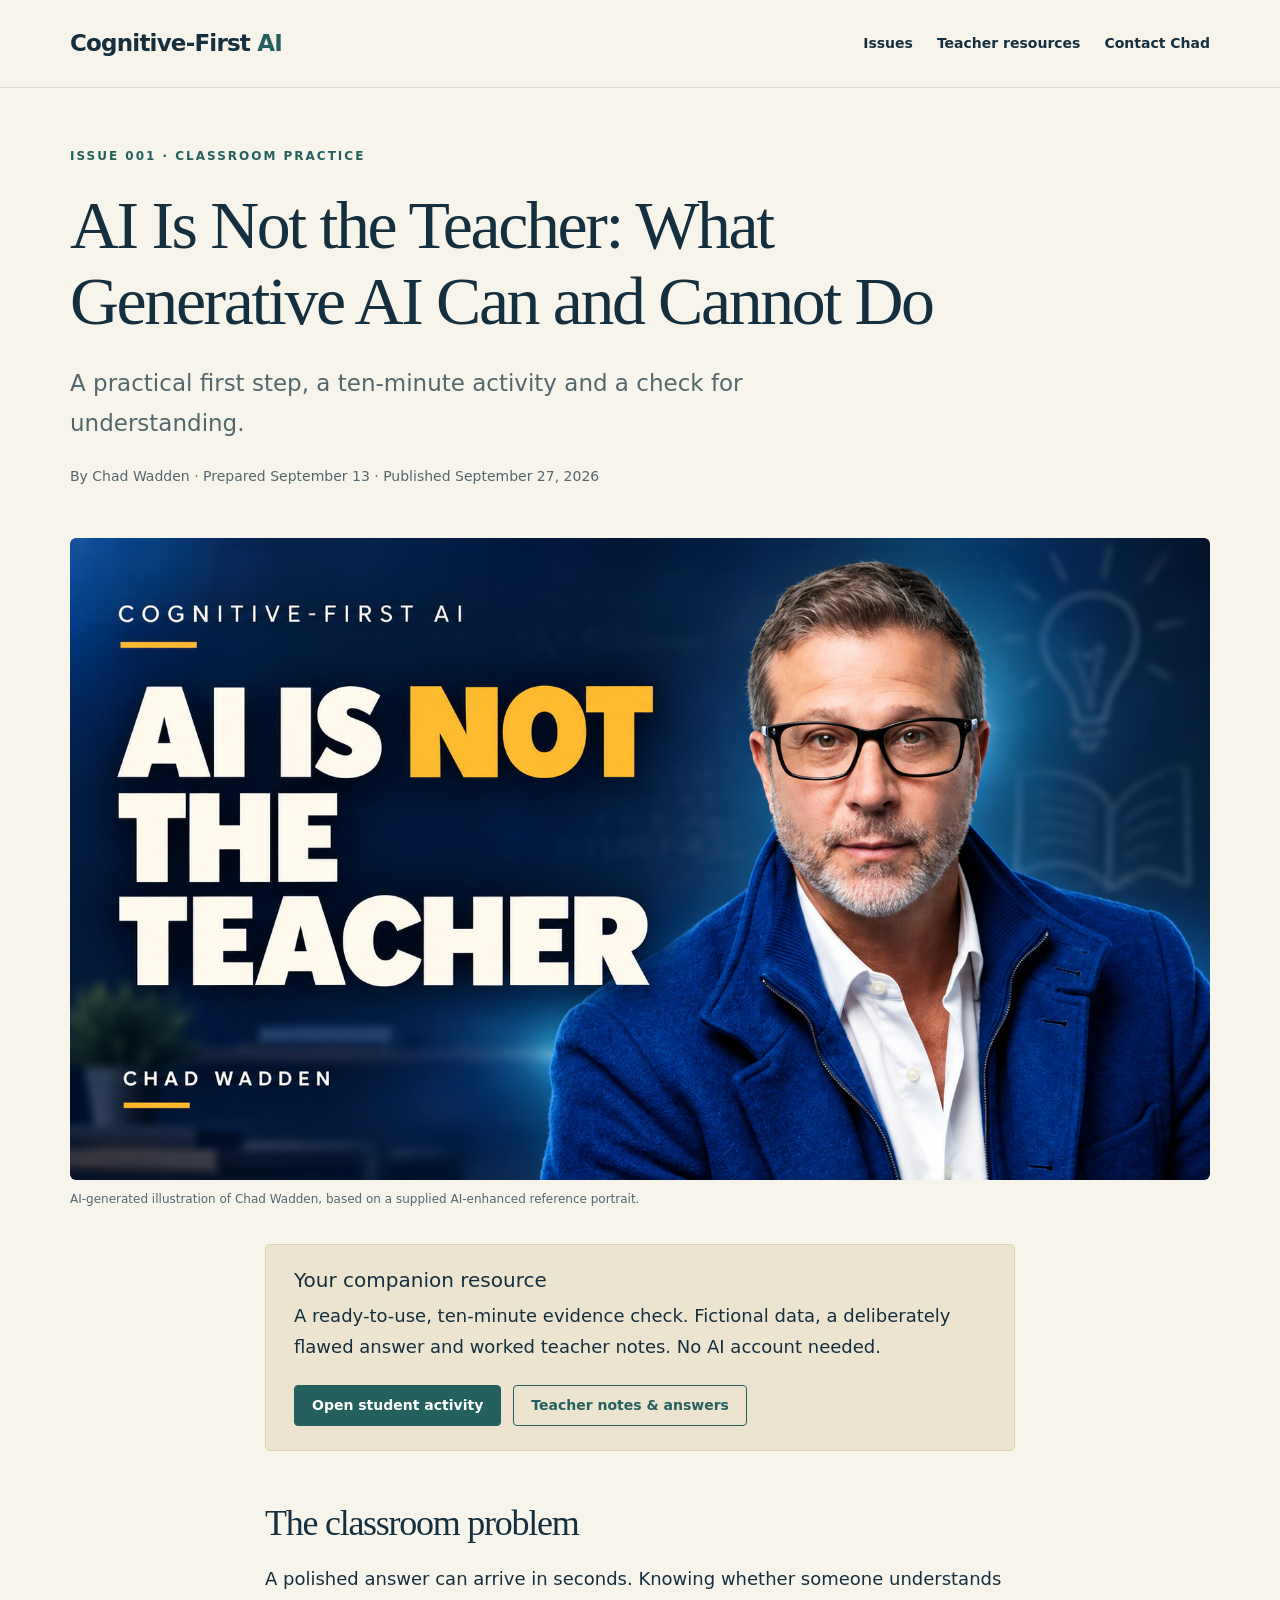
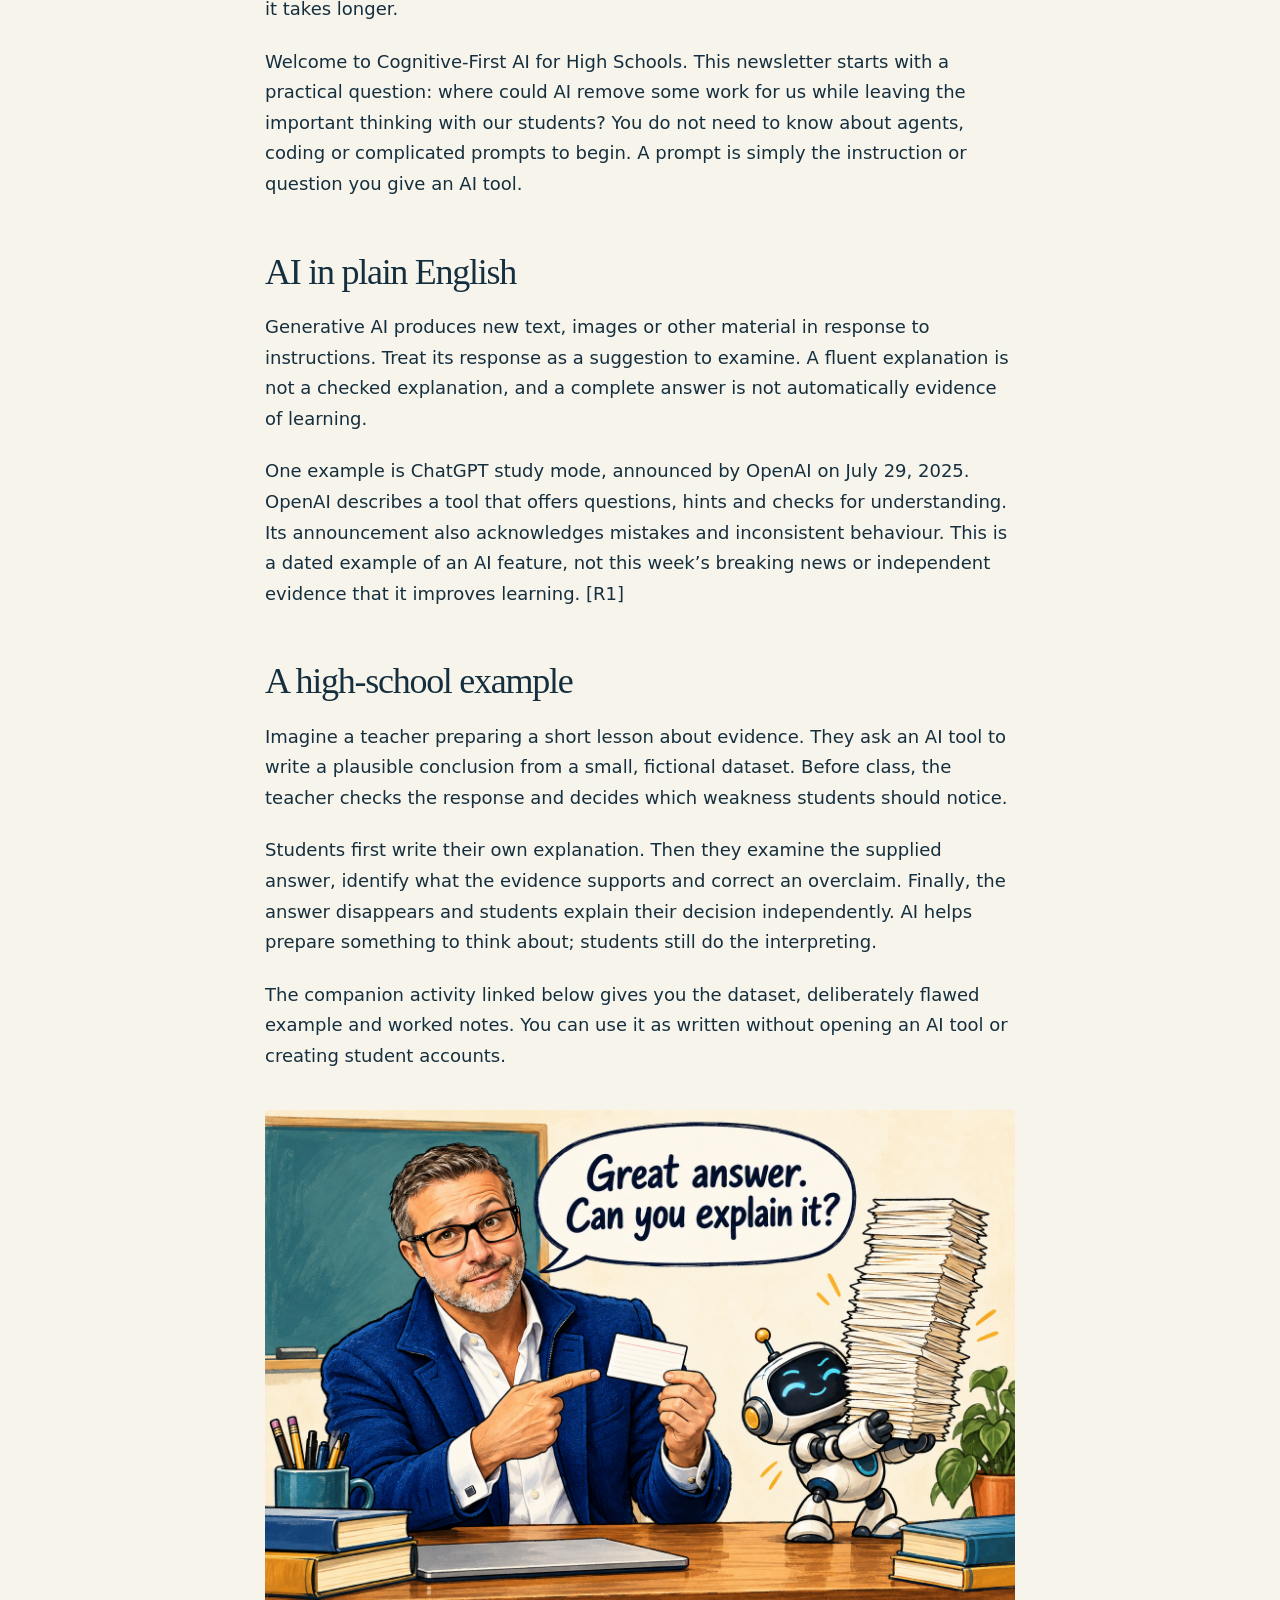
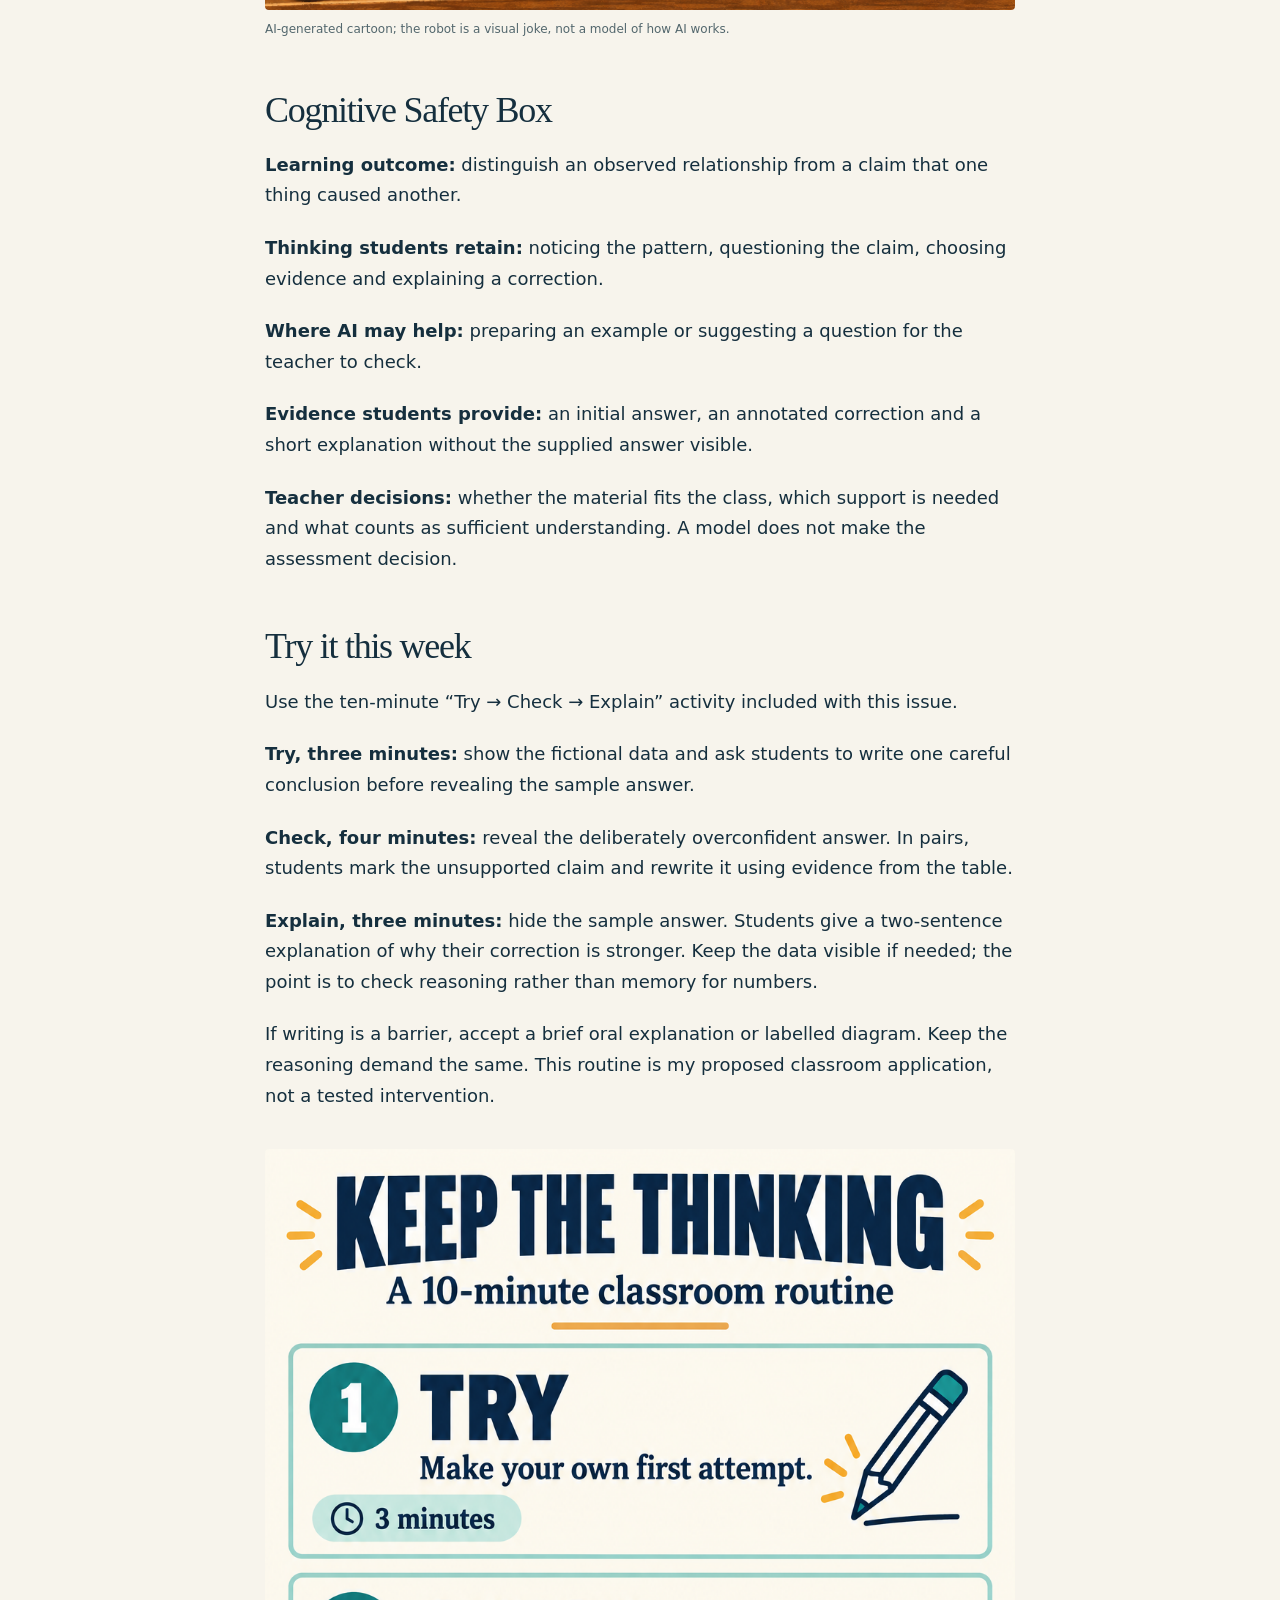
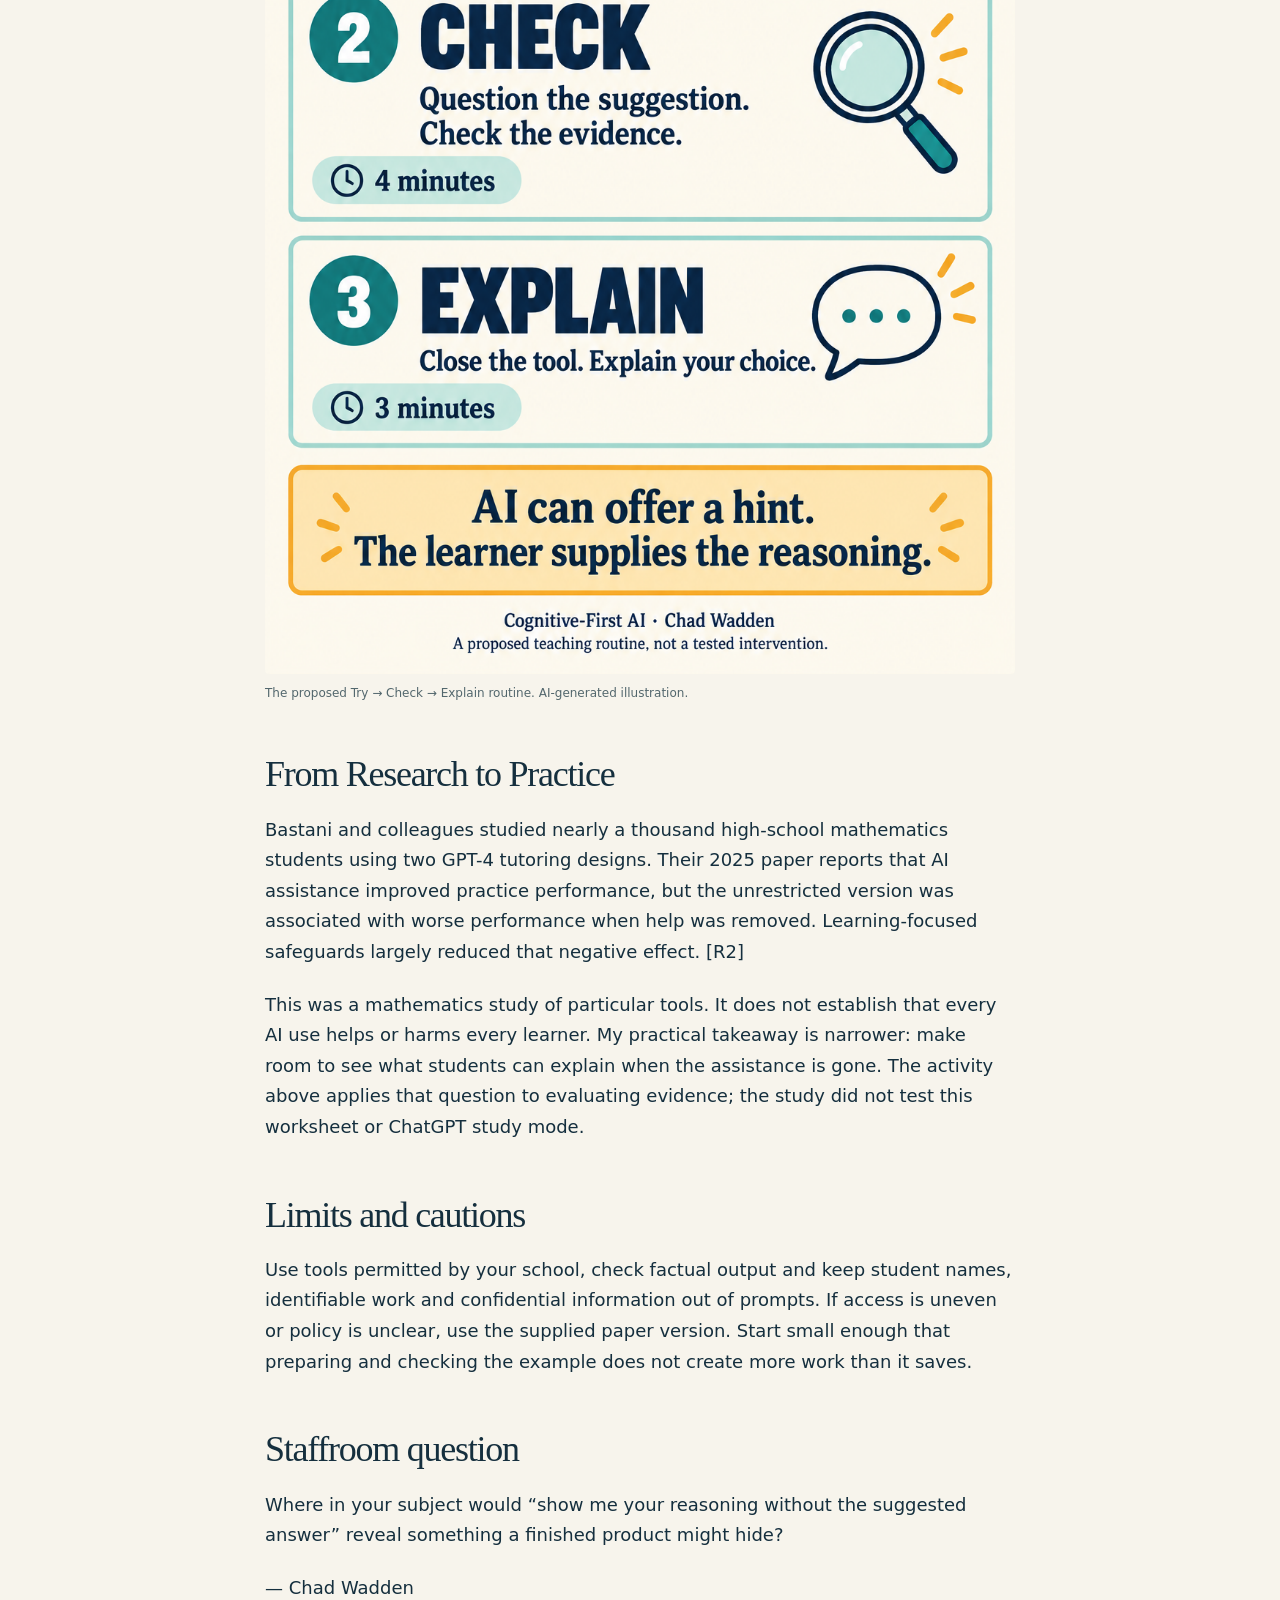
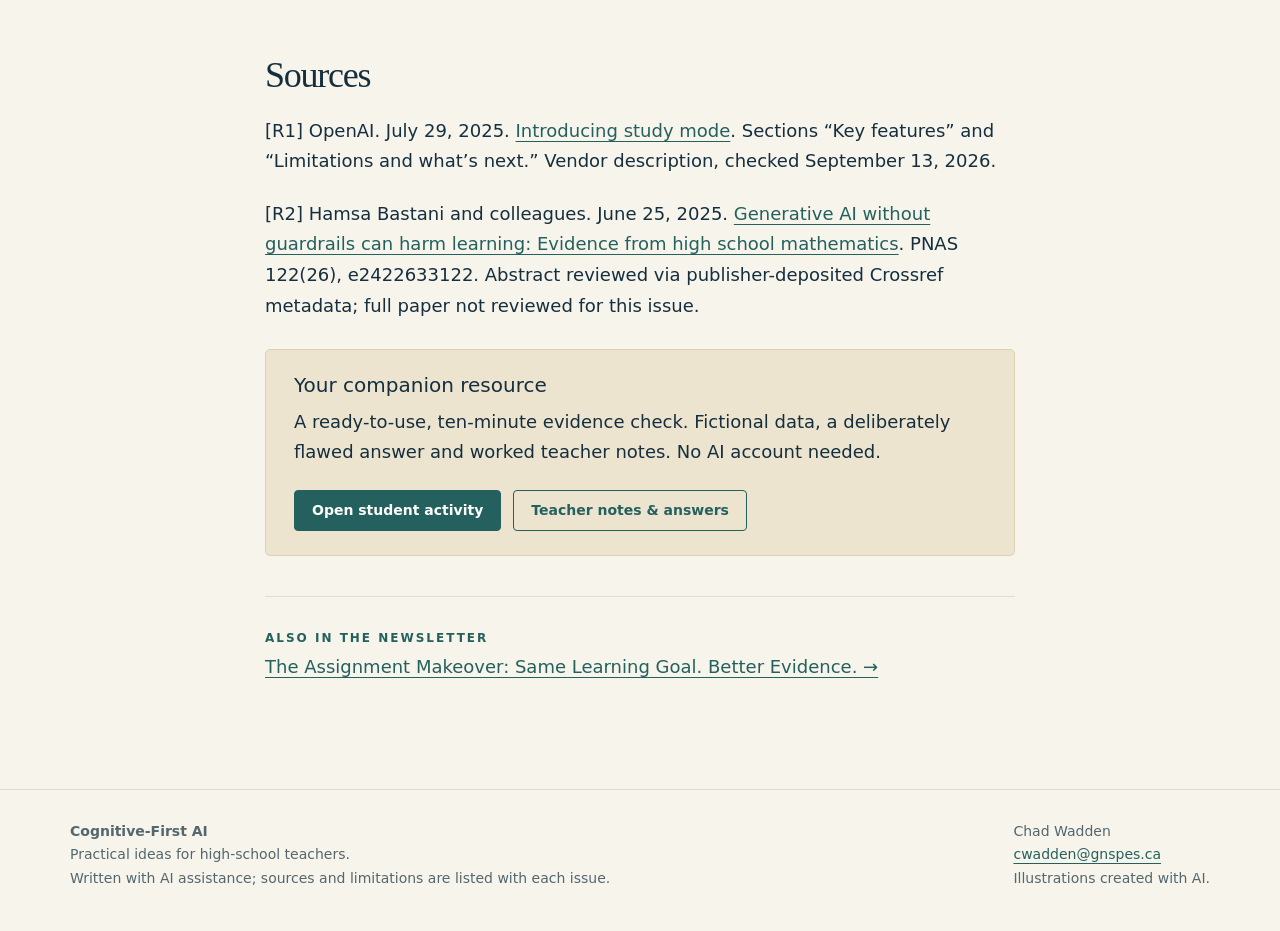
==== issues/001-ai-is-not-the-teacher/index.html @ 86634229 "Publish Cognitive-First AI newsletter and assignment makeover issue" ====
<!doctype html><html lang="en"><head><meta charset="utf-8"><meta name="viewport" content="width=device-width,initial-scale=1"><title>AI Is Not the Teacher: What Generative AI Can and Cannot Do | Cognitive-First AI</title><meta name="description" content="A practical first step, a ten-minute activity and a check for understanding."><link rel="canonical" href="https://ctwadden.github.io/cognitive-first-ai/issues/001-ai-is-not-the-teacher/"><meta property="og:title" content="AI Is Not the Teacher: What Generative AI Can and Cannot Do | Cognitive-First AI"><meta property="og:description" content="A practical first step, a ten-minute activity and a check for understanding."><meta property="og:type" content="website"><meta property="og:url" content="https://ctwadden.github.io/cognitive-first-ai/issues/001-ai-is-not-the-teacher/"><meta property="og:image" content="https://ctwadden.github.io/cognitive-first-ai/assets/issue-001-cover.png"><link rel="stylesheet" href="../../assets/style.css"><link rel="icon" href="../../assets/favicon.svg" type="image/svg+xml"></head><body><a class="skip" href="#main">Skip to content</a><header class="masthead"><div class="wrap"><a class="brand" href="../../index.html">Cognitive-First <span>AI</span></a><nav aria-label="Main"><a href="../../index.html#issues">Issues</a><a href="../../index.html#resources">Teacher resources</a><a href="mailto:cwadden@gnspes.ca">Contact Chad</a></nav></div></header><main id="main" class="wrap"><header class="article-header"><p class="eyebrow">Issue 001 · Classroom practice</p><h1>AI Is Not the Teacher: What Generative AI Can and Cannot Do</h1><p class="dek">A practical first step, a ten-minute activity and a check for understanding.</p><p class="meta">By Chad Wadden · Prepared September 13 · Published September 27, 2026</p></header><figure class="hero-figure"><img class="hero" src="../../assets/issue-001-cover.png" alt="Illustrated newsletter cover featuring Chad Wadden and the message AI is not the teacher."><figcaption>AI-generated illustration of Chad Wadden, based on a supplied AI-enhanced reference portrait.</figcaption></figure><article class="reading"><aside class="resource-box"><h2>Your companion resource</h2><p>A ready-to-use, ten-minute evidence check. Fictional data, a deliberately flawed answer and worked teacher notes. No AI account needed.</p><div class="resource-links"><a class="button" href="../../resources/issue-001-activity.html">Open student activity</a><a class="button secondary" href="../../resources/issue-001-notes.html">Teacher notes &amp; answers</a></div></aside><h2>The classroom problem</h2>
<p>A polished answer can arrive in seconds. Knowing whether someone understands it takes longer.</p>
<p>Welcome to Cognitive-First AI for High Schools. This newsletter starts with a practical question: where could AI remove some work for us while leaving the important thinking with our students? You do not need to know about agents, coding or complicated prompts to begin. A prompt is simply the instruction or question you give an AI tool.</p>
<h2>AI in plain English</h2>
<p>Generative AI produces new text, images or other material in response to instructions. Treat its response as a suggestion to examine. A fluent explanation is not a checked explanation, and a complete answer is not automatically evidence of learning.</p>
<p>One example is ChatGPT study mode, announced by OpenAI on July 29, 2025. OpenAI describes a tool that offers questions, hints and checks for understanding. Its announcement also acknowledges mistakes and inconsistent behaviour. This is a dated example of an AI feature, not this week’s breaking news or independent evidence that it improves learning. [R1]</p>
<h2>A high-school example</h2>
<p>Imagine a teacher preparing a short lesson about evidence. They ask an AI tool to write a plausible conclusion from a small, fictional dataset. Before class, the teacher checks the response and decides which weakness students should notice.</p>
<p>Students first write their own explanation. Then they examine the supplied answer, identify what the evidence supports and correct an overclaim. Finally, the answer disappears and students explain their decision independently. AI helps prepare something to think about; students still do the interpreting.</p>
<p>The companion activity linked below gives you the dataset, deliberately flawed example and worked notes. You can use it as written without opening an AI tool or creating student accounts.</p>
<figure><img loading="lazy" src="../../assets/issue-001-cartoon.png" alt="A humorous classroom cartoon about checking an AI answer."><figcaption>AI-generated cartoon; the robot is a visual joke, not a model of how AI works.</figcaption></figure><h2>Cognitive Safety Box</h2>
<p><strong>Learning outcome:</strong> distinguish an observed relationship from a claim that one thing caused another.</p>
<p><strong>Thinking students retain:</strong> noticing the pattern, questioning the claim, choosing evidence and explaining a correction.</p>
<p><strong>Where AI may help:</strong> preparing an example or suggesting a question for the teacher to check.</p>
<p><strong>Evidence students provide:</strong> an initial answer, an annotated correction and a short explanation without the supplied answer visible.</p>
<p><strong>Teacher decisions:</strong> whether the material fits the class, which support is needed and what counts as sufficient understanding. A model does not make the assessment decision.</p>
<h2>Try it this week</h2>
<p>Use the ten-minute “Try → Check → Explain” activity included with this issue.</p>
<p><strong>Try, three minutes:</strong> show the fictional data and ask students to write one careful conclusion before revealing the sample answer.</p>
<p><strong>Check, four minutes:</strong> reveal the deliberately overconfident answer. In pairs, students mark the unsupported claim and rewrite it using evidence from the table.</p>
<p><strong>Explain, three minutes:</strong> hide the sample answer. Students give a two-sentence explanation of why their correction is stronger. Keep the data visible if needed; the point is to check reasoning rather than memory for numbers.</p>
<p>If writing is a barrier, accept a brief oral explanation or labelled diagram. Keep the reasoning demand the same. This routine is my proposed classroom application, not a tested intervention.</p>
<figure><img loading="lazy" src="../../assets/issue-001-infographic.png" alt="Try, Check, Explain: begin with your own thinking, check an answer, then explain independently."><figcaption>The proposed Try → Check → Explain routine. AI-generated illustration.</figcaption></figure><h2>From Research to Practice</h2>
<p>Bastani and colleagues studied nearly a thousand high-school mathematics students using two GPT-4 tutoring designs. Their 2025 paper reports that AI assistance improved practice performance, but the unrestricted version was associated with worse performance when help was removed. Learning-focused safeguards largely reduced that negative effect. [R2]</p>
<p>This was a mathematics study of particular tools. It does not establish that every AI use helps or harms every learner. My practical takeaway is narrower: make room to see what students can explain when the assistance is gone. The activity above applies that question to evaluating evidence; the study did not test this worksheet or ChatGPT study mode.</p>
<h2>Limits and cautions</h2>
<p>Use tools permitted by your school, check factual output and keep student names, identifiable work and confidential information out of prompts. If access is uneven or policy is unclear, use the supplied paper version. Start small enough that preparing and checking the example does not create more work than it saves.</p>
<h2>Staffroom question</h2>
<p>Where in your subject would “show me your reasoning without the suggested answer” reveal something a finished product might hide?</p>
<p>— Chad Wadden</p>
<h2>Sources</h2>
<p>[R1] OpenAI. July 29, 2025. <a href="https://openai.com/index/chatgpt-study-mode/">Introducing study mode</a>. Sections “Key features” and “Limitations and what’s next.” Vendor description, checked September 13, 2026.</p>
<p>[R2] Hamsa Bastani and colleagues. June 25, 2025. <a href="https://doi.org/10.1073/pnas.2422633122">Generative AI without guardrails can harm learning: Evidence from high school mathematics</a>. PNAS 122(26), e2422633122. Abstract reviewed via publisher-deposited Crossref metadata; full paper not reviewed for this issue.</p><aside class="resource-box"><h2>Your companion resource</h2><p>A ready-to-use, ten-minute evidence check. Fictional data, a deliberately flawed answer and worked teacher notes. No AI account needed.</p><div class="resource-links"><a class="button" href="../../resources/issue-001-activity.html">Open student activity</a><a class="button secondary" href="../../resources/issue-001-notes.html">Teacher notes &amp; answers</a></div></aside><div class="next"><span class="eyebrow">Also in the newsletter</span><p><a href="../002-the-assignment-makeover/">The Assignment Makeover: Same Learning Goal. Better Evidence. →</a></p></div></article></main><footer class="footer"><div class="wrap"><p><strong>Cognitive-First AI</strong><br>Practical ideas for high-school teachers.<br>Written with AI assistance; sources and limitations are listed with each issue.</p><p>Chad Wadden<br><a href="mailto:cwadden@gnspes.ca">cwadden@gnspes.ca</a><br>Illustrations created with AI.</p></div></footer></body></html>
---- assets/style.css ----
:root{--ink:#152f3e;--muted:#53676d;--paper:#f7f4ec;--white:#fffefa;--teal:#24615e;--line:#d8dfd7;--amber:#d19a36}*{box-sizing:border-box}html{scroll-behavior:smooth}body{margin:0;background:var(--paper);color:var(--ink);font:18px/1.7 system-ui,-apple-system,BlinkMacSystemFont,"Segoe UI",sans-serif}a{color:var(--teal);text-underline-offset:4px}a:hover{text-decoration-thickness:2px}a:focus-visible,button:focus-visible,textarea:focus-visible{outline:3px solid #c18a20;outline-offset:4px}.skip{position:absolute;top:-100px;background:white;padding:10px;z-index:10}.skip:focus{top:0}.wrap{width:min(1140px,calc(100% - 48px));margin:auto}.masthead{border-bottom:1px solid var(--line)}.masthead .wrap{display:flex;align-items:center;justify-content:space-between;gap:24px;padding:24px 0}.brand{font-size:23px;letter-spacing:-.8px;font-weight:800;text-decoration:none;color:var(--ink)}.brand span{color:var(--teal)}nav{display:flex;gap:24px;font-size:14px;font-weight:650}nav a{text-decoration:none;color:var(--ink)}h1,h2,h3{line-height:1.12;text-wrap:balance}h1,h2{font-family:Georgia,"Times New Roman",serif;font-weight:500;letter-spacing:-.035em}h1{font-size:clamp(40px,5.3vw,70px);margin:16px 0 24px}h2{font-size:36px;margin:52px 0 20px}h3{font-size:23px;margin:34px 0 14px}p{margin:0 0 22px}.eyebrow{text-transform:uppercase;font-size:12px;font-weight:800;letter-spacing:2px;color:var(--teal)}.intro{padding:60px 0 38px;max-width:830px}.intro h1{font-size:clamp(43px,6vw,76px)}.intro p{font-size:21px;max-width:650px;color:var(--muted)}.feature{display:grid;grid-template-columns:1.18fr 1fr;background:var(--ink);color:var(--white);border-radius:8px;overflow:hidden;align-items:center}.feature img{width:100%;display:block;aspect-ratio:16/9;object-fit:cover}.feature .copy{padding:32px}.feature h2{font-size:39px;margin:12px 0 18px}.feature .eyebrow,.feature a{color:#e4b65e}.feature p{font-size:17px;color:#d9e5e3}.feature a{font-weight:700}.archive{display:grid;grid-template-columns:1fr 1fr;gap:28px;margin-bottom:64px}.card{background:var(--white);border:1px solid var(--line);border-radius:8px;overflow:hidden}.card img{width:100%;aspect-ratio:16/9;object-fit:cover;display:block}.card .copy{padding:28px}.card h3{font-family:Georgia,serif;font-size:30px;margin:12px 0}.card h3 a{color:var(--ink);text-decoration:none}.card p{font-size:17px;color:var(--muted)}.meta{font-size:14px;color:var(--muted)}.article-header{max-width:880px;padding:58px 0 28px}.article-header .dek{font-size:23px;color:var(--muted);max-width:730px}.hero{width:100%;border-radius:6px;display:block}.hero-figure{margin:0 0 36px}figcaption{font-size:12px;color:var(--muted);margin-top:10px;line-height:1.5}.reading{max-width:750px;margin:0 auto}.reading .lead{font-family:Georgia,serif;font-size:27px;line-height:1.5}.reading figure{margin:38px 0}.reading figure img{width:100%;display:block;border-radius:4px}.callout{border-left:4px solid var(--teal);background:#e9efea;padding:26px 30px;margin:34px 0}.callout h2{font-size:28px;margin:0 0 18px}.callout p:last-child{margin:0}.resource-box{background:#ede4d0;border:1px solid #ded0b1;border-radius:5px;padding:24px 28px;margin:28px 0}.resource-box h2{font-family:inherit;font-size:20px;letter-spacing:0;margin:0 0 10px}.resource-links{display:flex;flex-wrap:wrap;gap:12px;margin:18px 0 0}.button,button{display:inline-block;background:var(--teal);border:1px solid var(--teal);border-radius:4px;color:white;padding:10px 17px;text-decoration:none;font:650 14px/1.4 system-ui;cursor:pointer}.button.secondary{background:transparent;color:var(--teal)}.pullquote{font-family:Georgia,serif;font-size:28px;border-top:2px solid var(--amber);padding-top:26px;margin-top:38px}.sources{border-top:1px solid var(--line);margin-top:45px;font-size:15px}.sources h2{font-size:28px}.sources li{padding:0 0 16px 5px}.next{border-top:1px solid var(--line);margin:40px 0;padding:24px 0}.footer{border-top:1px solid var(--line);margin-top:60px;padding:30px 0 40px;font-size:14px;color:var(--muted)}.footer .wrap{display:flex;justify-content:space-between;gap:30px}.footer p{margin:0}.resource-page{max-width:850px;margin:0 auto;padding:50px 0}.resource-page h1{font-size:49px}.resource-page h2{font-size:30px}.resource-page label{display:block;font-weight:700;margin:24px 0 6px}.hint{font-size:15px;color:var(--muted)}textarea{width:100%;min-height:105px;padding:15px;border:1px solid #9eaaa6;border-radius:4px;background:var(--white);font:17px/1.5 system-ui;resize:vertical;color:var(--ink)}.print-answer{display:none;white-space:pre-wrap;min-height:70px;border-bottom:1px solid #ccc;padding:10px 0}table{border-collapse:collapse;width:100%;font-size:16px}th,td{border:1px solid var(--line);padding:12px;text-align:left;vertical-align:top}th{background:#e9efea}.resource-page blockquote{margin:25px 0;padding:20px 26px;border-left:4px solid var(--amber);background:#fff9e9}.resource-page li{margin-bottom:9px}.section-label{padding-top:12px;border-top:1px solid var(--line)}
@media(max-width:760px){.wrap{width:calc(100% - 32px)}.masthead .wrap{align-items:flex-start;flex-direction:column;gap:8px;padding:18px 0}.brand{font-size:23px}nav{gap:22px}.intro{padding:35px 0 20px}.feature,.archive{grid-template-columns:1fr}.feature .copy{padding:26px}.feature h2{font-size:34px}.article-header{padding-top:35px}.article-header .dek{font-size:21px}.reading{font-size:17px}.reading .lead{font-size:24px}h2{font-size:30px}.callout,.resource-box{padding:22px}.footer .wrap{display:block}.footer p{margin-bottom:15px}.resource-page h1{font-size:38px}.resource-page{padding-top:30px}}@media(prefers-reduced-motion:reduce){html{scroll-behavior:auto}}
@media print{body{background:white;color:#111;font-size:11pt;line-height:1.5}.wrap{width:100%}.masthead,nav,.skip,.footer,.no-print,.resource-links,.hero-figure,.reading figure,.next{display:none!important}h1{font-size:28pt!important}h2{font-size:20pt!important;margin-top:22pt;break-after:avoid}h3{break-after:avoid}.article-header,.resource-page{padding:0;max-width:none}.reading{max-width:none}.callout,.resource-box{background:white;border:1px solid #888;break-inside:avoid;padding:12pt}.print-answer{display:block}textarea{display:none}.resource-page label{break-after:avoid}a{color:#111}.print-break{break-before:page}figure{break-inside:avoid}}
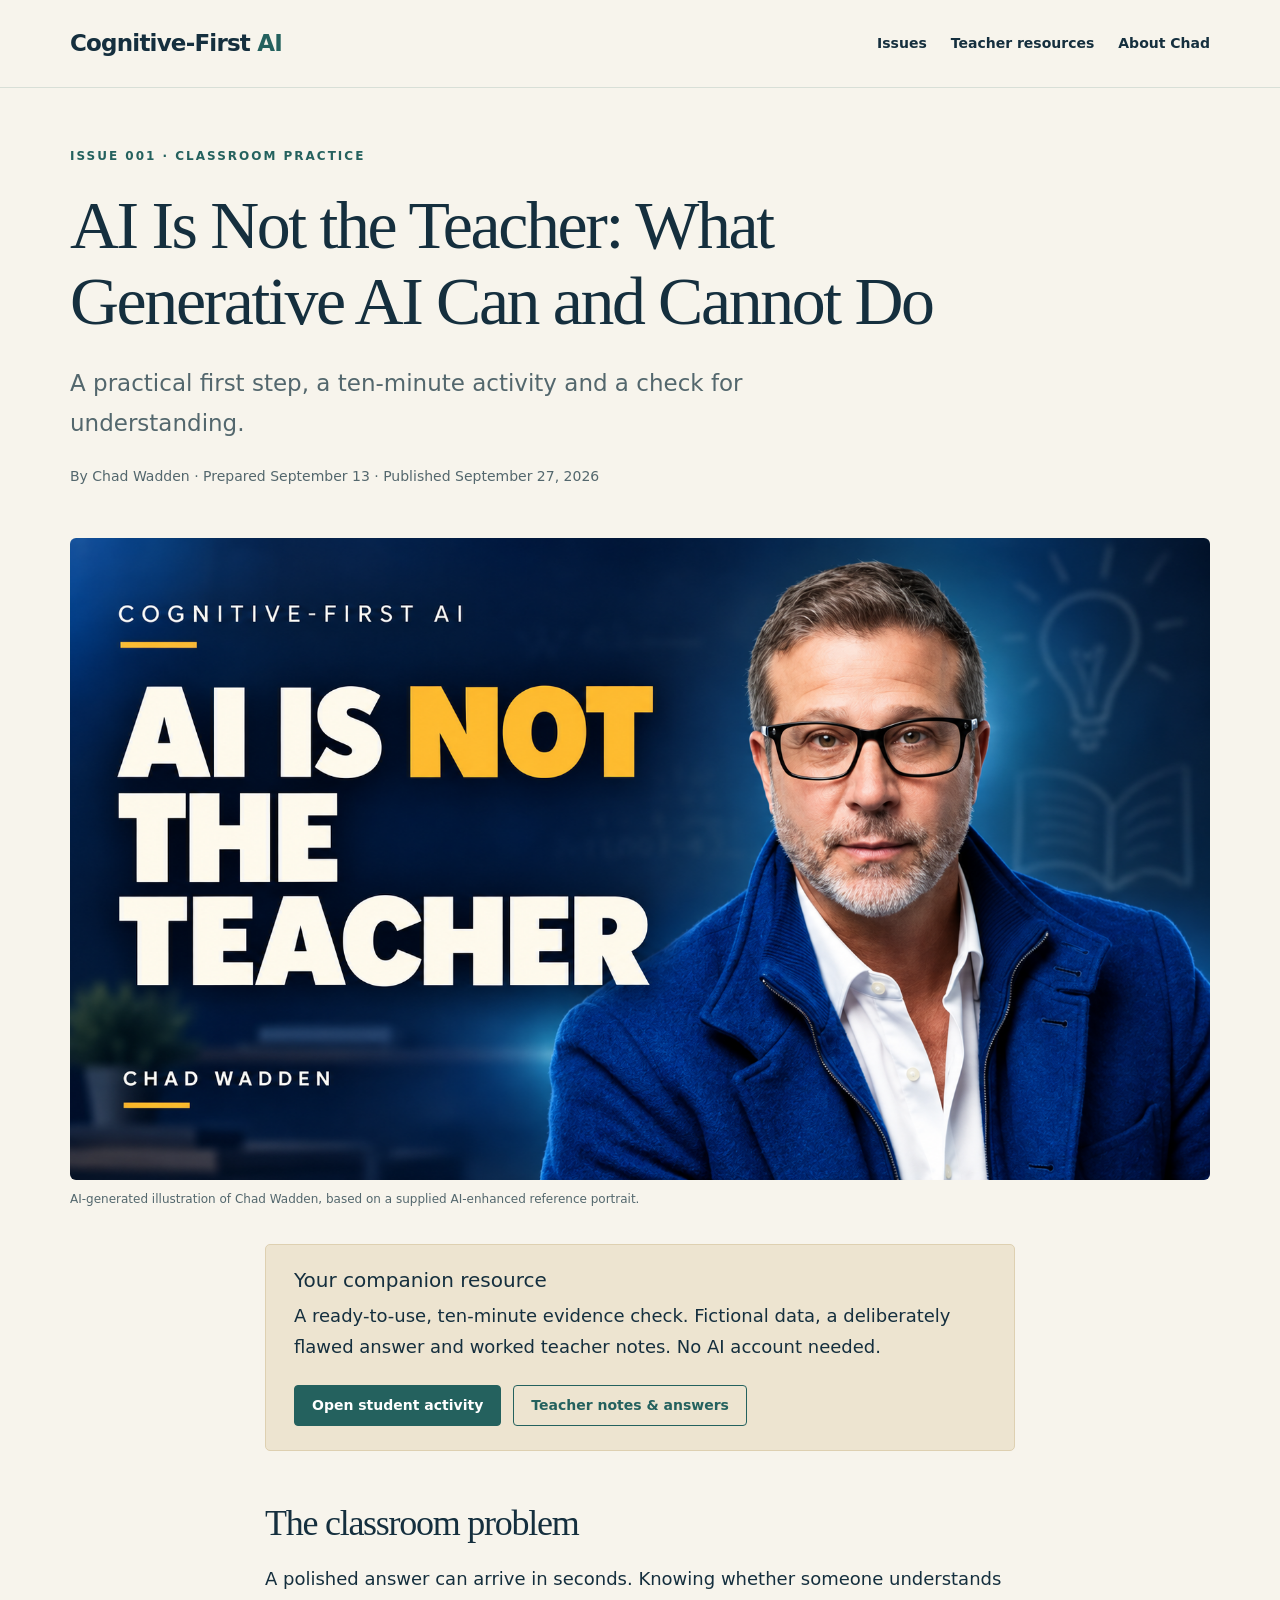
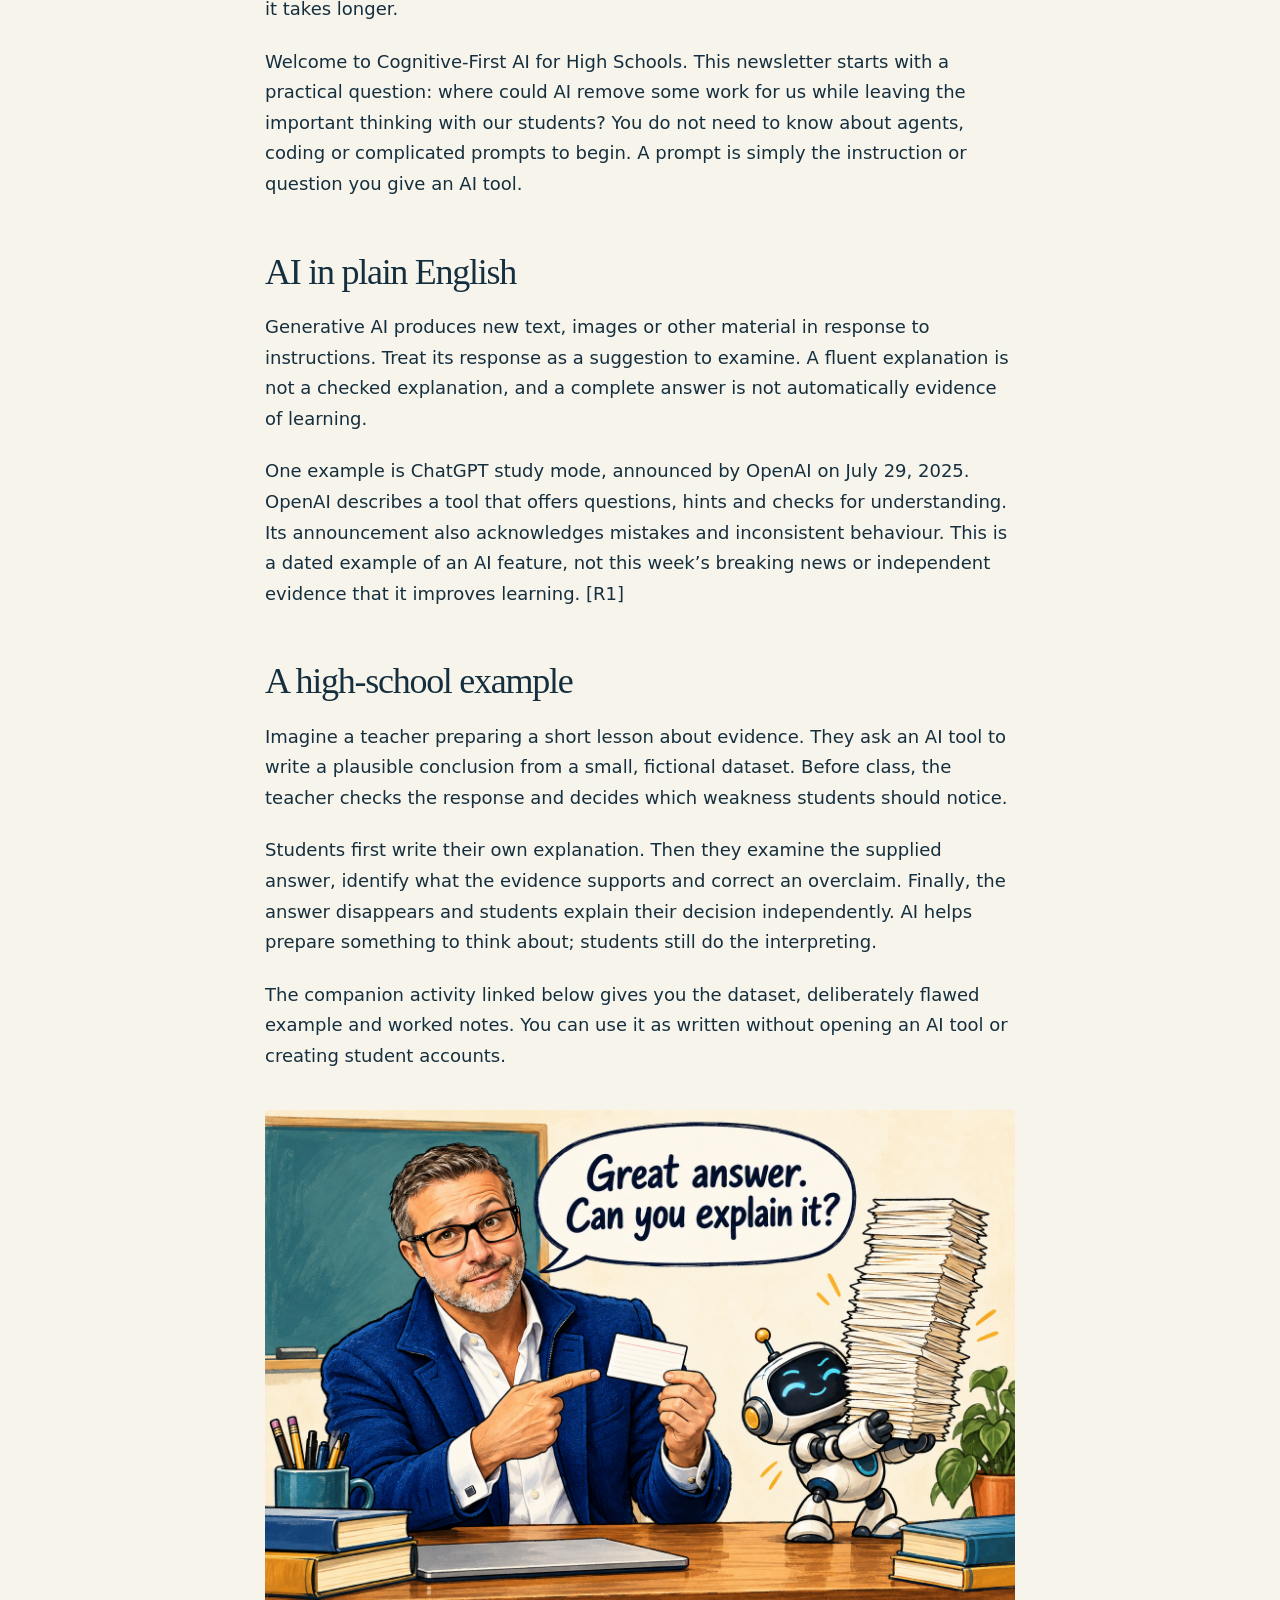
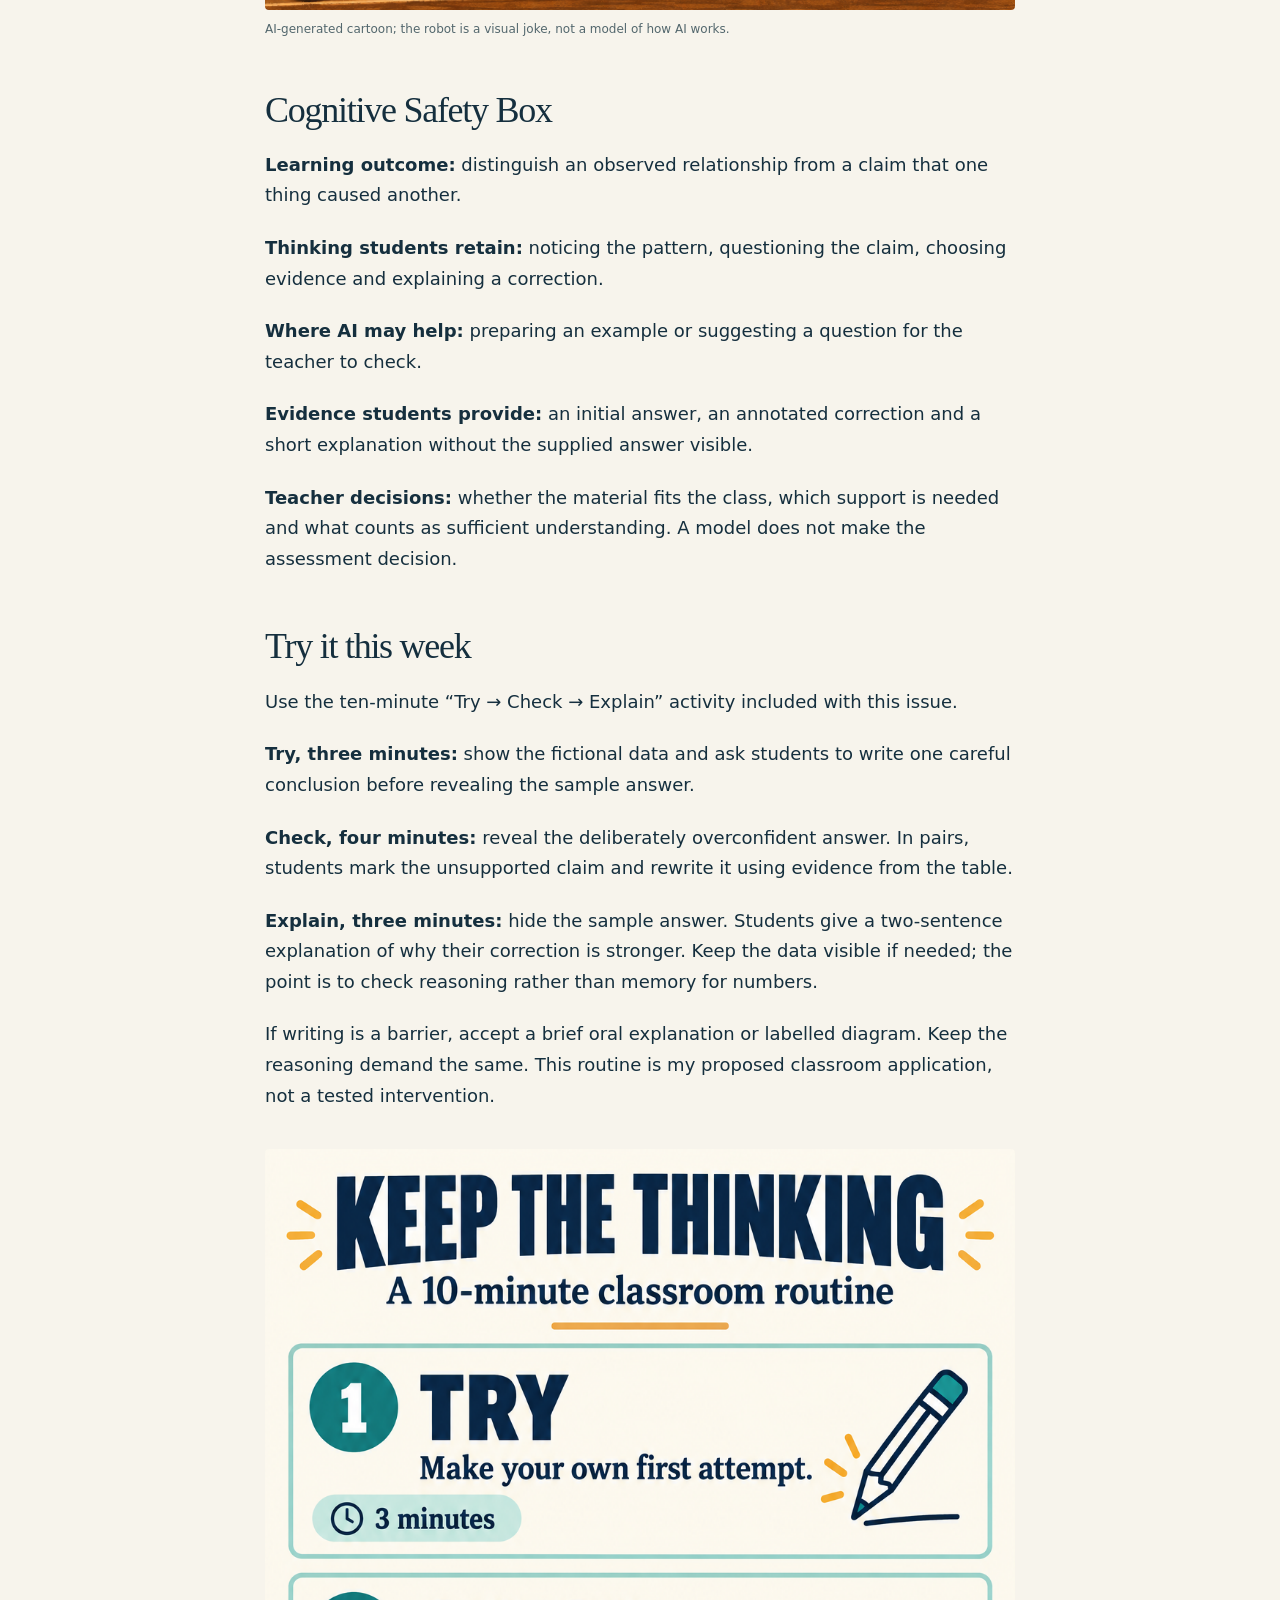
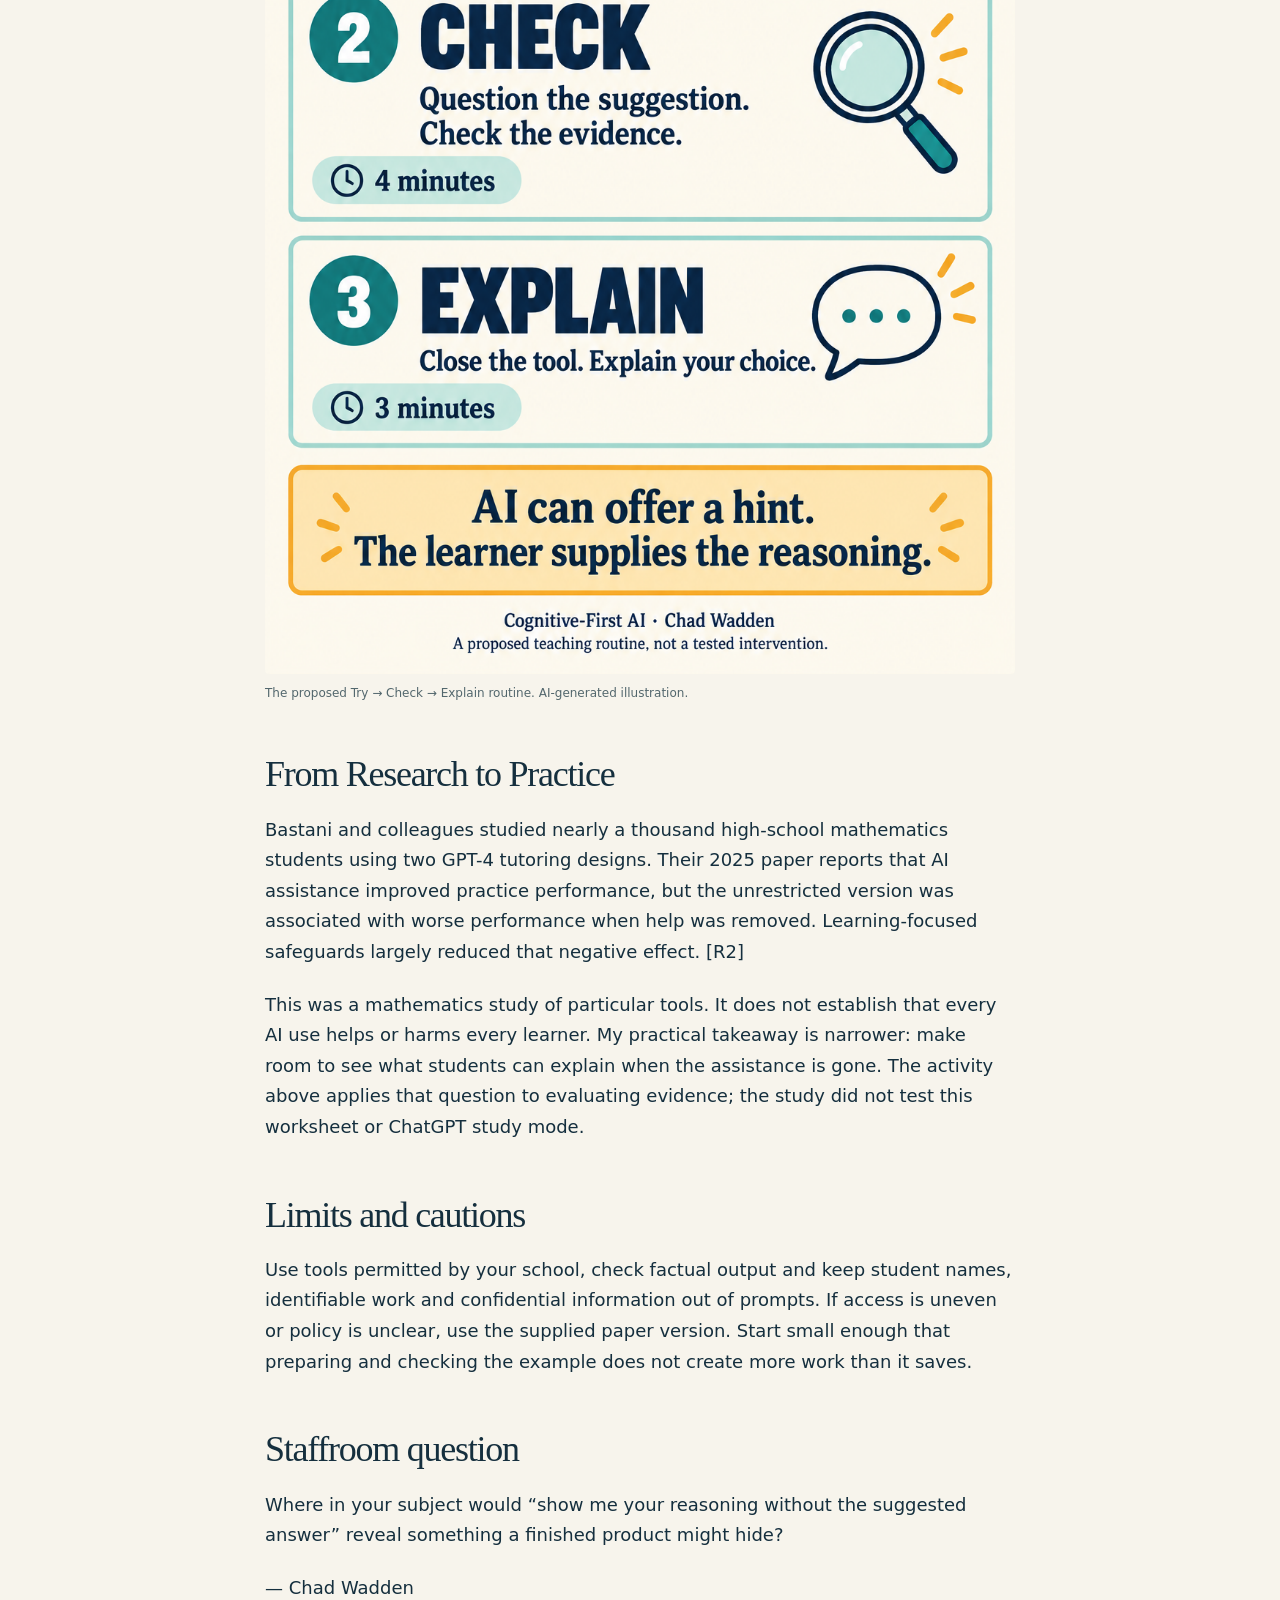
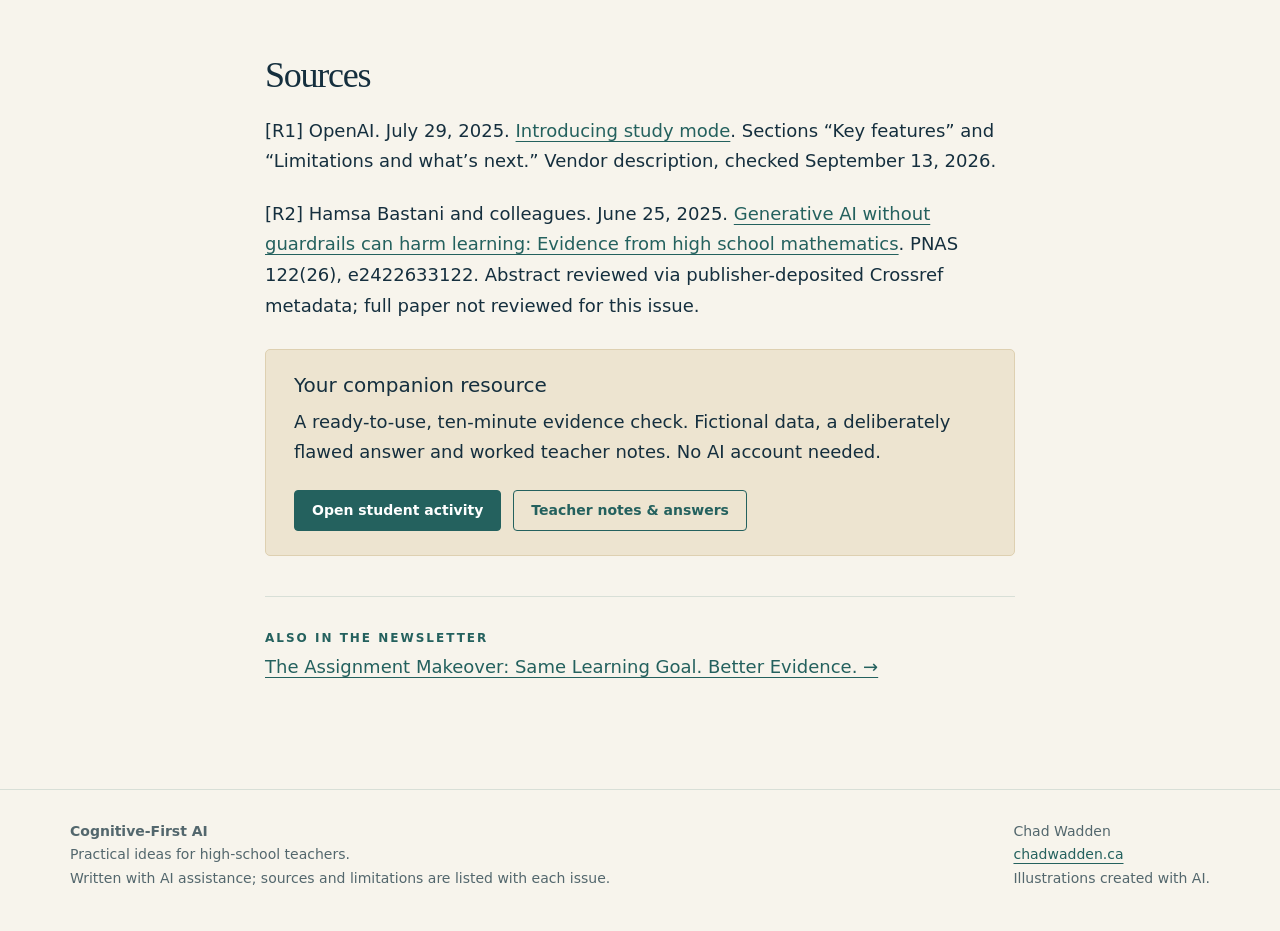
==== commit db5faded: "Remove the school address from every page The contact link and footer now point to chadwadden.ca, wh" ====
--- a/issues/001-ai-is-not-the-teacher/index.html
+++ b/issues/001-ai-is-not-the-teacher/index.html
@@ -1,4 +1,4 @@
-<!doctype html><html lang="en"><head><meta charset="utf-8"><meta name="viewport" content="width=device-width,initial-scale=1"><title>AI Is Not the Teacher: What Generative AI Can and Cannot Do | Cognitive-First AI</title><meta name="description" content="A practical first step, a ten-minute activity and a check for understanding."><link rel="canonical" href="https://ctwadden.github.io/cognitive-first-ai/issues/001-ai-is-not-the-teacher/"><meta property="og:title" content="AI Is Not the Teacher: What Generative AI Can and Cannot Do | Cognitive-First AI"><meta property="og:description" content="A practical first step, a ten-minute activity and a check for understanding."><meta property="og:type" content="website"><meta property="og:url" content="https://ctwadden.github.io/cognitive-first-ai/issues/001-ai-is-not-the-teacher/"><meta property="og:image" content="https://ctwadden.github.io/cognitive-first-ai/assets/issue-001-cover.png"><link rel="stylesheet" href="../../assets/style.css"><link rel="icon" href="../../assets/favicon.svg" type="image/svg+xml"></head><body><a class="skip" href="#main">Skip to content</a><header class="masthead"><div class="wrap"><a class="brand" href="../../index.html">Cognitive-First <span>AI</span></a><nav aria-label="Main"><a href="../../index.html#issues">Issues</a><a href="../../index.html#resources">Teacher resources</a><a href="mailto:cwadden@gnspes.ca">Contact Chad</a></nav></div></header><main id="main" class="wrap"><header class="article-header"><p class="eyebrow">Issue 001 · Classroom practice</p><h1>AI Is Not the Teacher: What Generative AI Can and Cannot Do</h1><p class="dek">A practical first step, a ten-minute activity and a check for understanding.</p><p class="meta">By Chad Wadden · Prepared September 13 · Published September 27, 2026</p></header><figure class="hero-figure"><img class="hero" src="../../assets/issue-001-cover.png" alt="Illustrated newsletter cover featuring Chad Wadden and the message AI is not the teacher."><figcaption>AI-generated illustration of Chad Wadden, based on a supplied AI-enhanced reference portrait.</figcaption></figure><article class="reading"><aside class="resource-box"><h2>Your companion resource</h2><p>A ready-to-use, ten-minute evidence check. Fictional data, a deliberately flawed answer and worked teacher notes. No AI account needed.</p><div class="resource-links"><a class="button" href="../../resources/issue-001-activity.html">Open student activity</a><a class="button secondary" href="../../resources/issue-001-notes.html">Teacher notes &amp; answers</a></div></aside><h2>The classroom problem</h2>
+<!doctype html><html lang="en"><head><meta charset="utf-8"><meta name="viewport" content="width=device-width,initial-scale=1"><title>AI Is Not the Teacher: What Generative AI Can and Cannot Do | Cognitive-First AI</title><meta name="description" content="A practical first step, a ten-minute activity and a check for understanding."><link rel="canonical" href="https://ctwadden.github.io/cognitive-first-ai/issues/001-ai-is-not-the-teacher/"><meta property="og:title" content="AI Is Not the Teacher: What Generative AI Can and Cannot Do | Cognitive-First AI"><meta property="og:description" content="A practical first step, a ten-minute activity and a check for understanding."><meta property="og:type" content="website"><meta property="og:url" content="https://ctwadden.github.io/cognitive-first-ai/issues/001-ai-is-not-the-teacher/"><meta property="og:image" content="https://ctwadden.github.io/cognitive-first-ai/assets/issue-001-cover.png"><link rel="stylesheet" href="../../assets/style.css"><link rel="icon" href="../../assets/favicon.svg" type="image/svg+xml"></head><body><a class="skip" href="#main">Skip to content</a><header class="masthead"><div class="wrap"><a class="brand" href="../../index.html">Cognitive-First <span>AI</span></a><nav aria-label="Main"><a href="../../index.html#issues">Issues</a><a href="../../index.html#resources">Teacher resources</a><a href="https://chadwadden.ca/">About Chad</a></nav></div></header><main id="main" class="wrap"><header class="article-header"><p class="eyebrow">Issue 001 · Classroom practice</p><h1>AI Is Not the Teacher: What Generative AI Can and Cannot Do</h1><p class="dek">A practical first step, a ten-minute activity and a check for understanding.</p><p class="meta">By Chad Wadden · Prepared September 13 · Published September 27, 2026</p></header><figure class="hero-figure"><img class="hero" src="../../assets/issue-001-cover.png" alt="Illustrated newsletter cover featuring Chad Wadden and the message AI is not the teacher."><figcaption>AI-generated illustration of Chad Wadden, based on a supplied AI-enhanced reference portrait.</figcaption></figure><article class="reading"><aside class="resource-box"><h2>Your companion resource</h2><p>A ready-to-use, ten-minute evidence check. Fictional data, a deliberately flawed answer and worked teacher notes. No AI account needed.</p><div class="resource-links"><a class="button" href="../../resources/issue-001-activity.html">Open student activity</a><a class="button secondary" href="../../resources/issue-001-notes.html">Teacher notes &amp; answers</a></div></aside><h2>The classroom problem</h2>
 <p>A polished answer can arrive in seconds. Knowing whether someone understands it takes longer.</p>
 <p>Welcome to Cognitive-First AI for High Schools. This newsletter starts with a practical question: where could AI remove some work for us while leaving the important thinking with our students? You do not need to know about agents, coding or complicated prompts to begin. A prompt is simply the instruction or question you give an AI tool.</p>
 <h2>AI in plain English</h2>
@@ -30,4 +30,4 @@
 <p>— Chad Wadden</p>
 <h2>Sources</h2>
 <p>[R1] OpenAI. July 29, 2025. <a href="https://openai.com/index/chatgpt-study-mode/">Introducing study mode</a>. Sections “Key features” and “Limitations and what’s next.” Vendor description, checked September 13, 2026.</p>
-<p>[R2] Hamsa Bastani and colleagues. June 25, 2025. <a href="https://doi.org/10.1073/pnas.2422633122">Generative AI without guardrails can harm learning: Evidence from high school mathematics</a>. PNAS 122(26), e2422633122. Abstract reviewed via publisher-deposited Crossref metadata; full paper not reviewed for this issue.</p><aside class="resource-box"><h2>Your companion resource</h2><p>A ready-to-use, ten-minute evidence check. Fictional data, a deliberately flawed answer and worked teacher notes. No AI account needed.</p><div class="resource-links"><a class="button" href="../../resources/issue-001-activity.html">Open student activity</a><a class="button secondary" href="../../resources/issue-001-notes.html">Teacher notes &amp; answers</a></div></aside><div class="next"><span class="eyebrow">Also in the newsletter</span><p><a href="../002-the-assignment-makeover/">The Assignment Makeover: Same Learning Goal. Better Evidence. →</a></p></div></article></main><footer class="footer"><div class="wrap"><p><strong>Cognitive-First AI</strong><br>Practical ideas for high-school teachers.<br>Written with AI assistance; sources and limitations are listed with each issue.</p><p>Chad Wadden<br><a href="mailto:cwadden@gnspes.ca">cwadden@gnspes.ca</a><br>Illustrations created with AI.</p></div></footer></body></html>+<p>[R2] Hamsa Bastani and colleagues. June 25, 2025. <a href="https://doi.org/10.1073/pnas.2422633122">Generative AI without guardrails can harm learning: Evidence from high school mathematics</a>. PNAS 122(26), e2422633122. Abstract reviewed via publisher-deposited Crossref metadata; full paper not reviewed for this issue.</p><aside class="resource-box"><h2>Your companion resource</h2><p>A ready-to-use, ten-minute evidence check. Fictional data, a deliberately flawed answer and worked teacher notes. No AI account needed.</p><div class="resource-links"><a class="button" href="../../resources/issue-001-activity.html">Open student activity</a><a class="button secondary" href="../../resources/issue-001-notes.html">Teacher notes &amp; answers</a></div></aside><div class="next"><span class="eyebrow">Also in the newsletter</span><p><a href="../002-the-assignment-makeover/">The Assignment Makeover: Same Learning Goal. Better Evidence. →</a></p></div></article></main><footer class="footer"><div class="wrap"><p><strong>Cognitive-First AI</strong><br>Practical ideas for high-school teachers.<br>Written with AI assistance; sources and limitations are listed with each issue.</p><p>Chad Wadden<br><a href="https://chadwadden.ca/">chadwadden.ca</a><br>Illustrations created with AI.</p></div></footer></body></html>
--- a/assets/style.css
+++ b/assets/style.css
@@ -1,3 +1,4 @@
 :root{--ink:#152f3e;--muted:#53676d;--paper:#f7f4ec;--white:#fffefa;--teal:#24615e;--line:#d8dfd7;--amber:#d19a36}*{box-sizing:border-box}html{scroll-behavior:smooth}body{margin:0;background:var(--paper);color:var(--ink);font:18px/1.7 system-ui,-apple-system,BlinkMacSystemFont,"Segoe UI",sans-serif}a{color:var(--teal);text-underline-offset:4px}a:hover{text-decoration-thickness:2px}a:focus-visible,button:focus-visible,textarea:focus-visible{outline:3px solid #c18a20;outline-offset:4px}.skip{position:absolute;top:-100px;background:white;padding:10px;z-index:10}.skip:focus{top:0}.wrap{width:min(1140px,calc(100% - 48px));margin:auto}.masthead{border-bottom:1px solid var(--line)}.masthead .wrap{display:flex;align-items:center;justify-content:space-between;gap:24px;padding:24px 0}.brand{font-size:23px;letter-spacing:-.8px;font-weight:800;text-decoration:none;color:var(--ink)}.brand span{color:var(--teal)}nav{display:flex;gap:24px;font-size:14px;font-weight:650}nav a{text-decoration:none;color:var(--ink)}h1,h2,h3{line-height:1.12;text-wrap:balance}h1,h2{font-family:Georgia,"Times New Roman",serif;font-weight:500;letter-spacing:-.035em}h1{font-size:clamp(40px,5.3vw,70px);margin:16px 0 24px}h2{font-size:36px;margin:52px 0 20px}h3{font-size:23px;margin:34px 0 14px}p{margin:0 0 22px}.eyebrow{text-transform:uppercase;font-size:12px;font-weight:800;letter-spacing:2px;color:var(--teal)}.intro{padding:60px 0 38px;max-width:830px}.intro h1{font-size:clamp(43px,6vw,76px)}.intro p{font-size:21px;max-width:650px;color:var(--muted)}.feature{display:grid;grid-template-columns:1.18fr 1fr;background:var(--ink);color:var(--white);border-radius:8px;overflow:hidden;align-items:center}.feature img{width:100%;display:block;aspect-ratio:16/9;object-fit:cover}.feature .copy{padding:32px}.feature h2{font-size:39px;margin:12px 0 18px}.feature .eyebrow,.feature a{color:#e4b65e}.feature p{font-size:17px;color:#d9e5e3}.feature a{font-weight:700}.archive{display:grid;grid-template-columns:1fr 1fr;gap:28px;margin-bottom:64px}.card{background:var(--white);border:1px solid var(--line);border-radius:8px;overflow:hidden}.card img{width:100%;aspect-ratio:16/9;object-fit:cover;display:block}.card .copy{padding:28px}.card h3{font-family:Georgia,serif;font-size:30px;margin:12px 0}.card h3 a{color:var(--ink);text-decoration:none}.card p{font-size:17px;color:var(--muted)}.meta{font-size:14px;color:var(--muted)}.article-header{max-width:880px;padding:58px 0 28px}.article-header .dek{font-size:23px;color:var(--muted);max-width:730px}.hero{width:100%;border-radius:6px;display:block}.hero-figure{margin:0 0 36px}figcaption{font-size:12px;color:var(--muted);margin-top:10px;line-height:1.5}.reading{max-width:750px;margin:0 auto}.reading .lead{font-family:Georgia,serif;font-size:27px;line-height:1.5}.reading figure{margin:38px 0}.reading figure img{width:100%;display:block;border-radius:4px}.callout{border-left:4px solid var(--teal);background:#e9efea;padding:26px 30px;margin:34px 0}.callout h2{font-size:28px;margin:0 0 18px}.callout p:last-child{margin:0}.resource-box{background:#ede4d0;border:1px solid #ded0b1;border-radius:5px;padding:24px 28px;margin:28px 0}.resource-box h2{font-family:inherit;font-size:20px;letter-spacing:0;margin:0 0 10px}.resource-links{display:flex;flex-wrap:wrap;gap:12px;margin:18px 0 0}.button,button{display:inline-block;background:var(--teal);border:1px solid var(--teal);border-radius:4px;color:white;padding:10px 17px;text-decoration:none;font:650 14px/1.4 system-ui;cursor:pointer}.button.secondary{background:transparent;color:var(--teal)}.pullquote{font-family:Georgia,serif;font-size:28px;border-top:2px solid var(--amber);padding-top:26px;margin-top:38px}.sources{border-top:1px solid var(--line);margin-top:45px;font-size:15px}.sources h2{font-size:28px}.sources li{padding:0 0 16px 5px}.next{border-top:1px solid var(--line);margin:40px 0;padding:24px 0}.footer{border-top:1px solid var(--line);margin-top:60px;padding:30px 0 40px;font-size:14px;color:var(--muted)}.footer .wrap{display:flex;justify-content:space-between;gap:30px}.footer p{margin:0}.resource-page{max-width:850px;margin:0 auto;padding:50px 0}.resource-page h1{font-size:49px}.resource-page h2{font-size:30px}.resource-page label{display:block;font-weight:700;margin:24px 0 6px}.hint{font-size:15px;color:var(--muted)}textarea{width:100%;min-height:105px;padding:15px;border:1px solid #9eaaa6;border-radius:4px;background:var(--white);font:17px/1.5 system-ui;resize:vertical;color:var(--ink)}.print-answer{display:none;white-space:pre-wrap;min-height:70px;border-bottom:1px solid #ccc;padding:10px 0}table{border-collapse:collapse;width:100%;font-size:16px}th,td{border:1px solid var(--line);padding:12px;text-align:left;vertical-align:top}th{background:#e9efea}.resource-page blockquote{margin:25px 0;padding:20px 26px;border-left:4px solid var(--amber);background:#fff9e9}.resource-page li{margin-bottom:9px}.section-label{padding-top:12px;border-top:1px solid var(--line)}
 @media(max-width:760px){.wrap{width:calc(100% - 32px)}.masthead .wrap{align-items:flex-start;flex-direction:column;gap:8px;padding:18px 0}.brand{font-size:23px}nav{gap:22px}.intro{padding:35px 0 20px}.feature,.archive{grid-template-columns:1fr}.feature .copy{padding:26px}.feature h2{font-size:34px}.article-header{padding-top:35px}.article-header .dek{font-size:21px}.reading{font-size:17px}.reading .lead{font-size:24px}h2{font-size:30px}.callout,.resource-box{padding:22px}.footer .wrap{display:block}.footer p{margin-bottom:15px}.resource-page h1{font-size:38px}.resource-page{padding-top:30px}}@media(prefers-reduced-motion:reduce){html{scroll-behavior:auto}}
 @media print{body{background:white;color:#111;font-size:11pt;line-height:1.5}.wrap{width:100%}.masthead,nav,.skip,.footer,.no-print,.resource-links,.hero-figure,.reading figure,.next{display:none!important}h1{font-size:28pt!important}h2{font-size:20pt!important;margin-top:22pt;break-after:avoid}h3{break-after:avoid}.article-header,.resource-page{padding:0;max-width:none}.reading{max-width:none}.callout,.resource-box{background:white;border:1px solid #888;break-inside:avoid;padding:12pt}.print-answer{display:block}textarea{display:none}.resource-page label{break-after:avoid}a{color:#111}.print-break{break-before:page}figure{break-inside:avoid}}
+@media screen and (max-width:600px){table{table-layout:fixed;font-size:14px}th,td{padding:8px;overflow-wrap:anywhere}}
